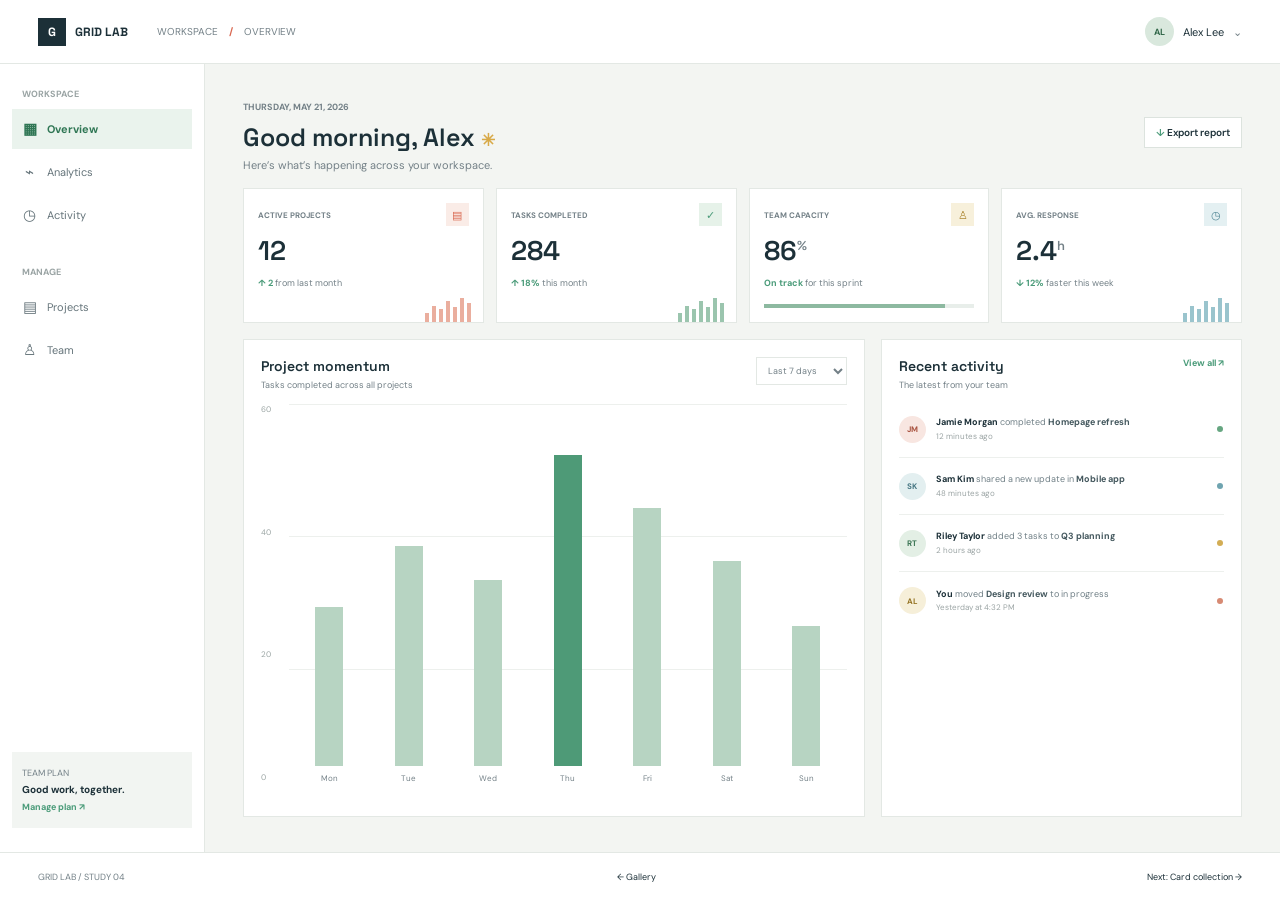
==== assignment-4/index.html @ faa25737 "feat: add five responsive CSS Grid assignments" ====
<!doctype html>
<html lang="en">
<head>
  <meta charset="utf-8">
  <meta name="viewport" content="width=device-width, initial-scale=1">
  <meta name="description" content="A responsive operations dashboard demonstrating CSS Grid named areas.">
  <title>04 — Overview | Grid Lab</title>
  <link rel="preconnect" href="https://fonts.googleapis.com">
  <link href="https://fonts.googleapis.com/css2?family=DM+Sans:wght@400;500;600;700&family=Space+Grotesk:wght@500;600;700&display=swap" rel="stylesheet">
  <link rel="stylesheet" href="style.css">
</head>
<body class="dashboard">
  <header class="header"><a href="../index.html" class="brand"><span>G</span> GRID LAB</a><p class="workspace">WORKSPACE <b>/</b> OVERVIEW</p><div class="profile"><span class="avatar">AL</span><span>Alex Lee</span><span class="chevron">⌄</span></div></header>
  <nav class="navigation" aria-label="Dashboard navigation"><p class="nav-label">WORKSPACE</p><a class="active" href="#overview"><span class="nav-icon">▦</span> Overview</a><a href="#analytics"><span class="nav-icon">⌁</span> Analytics</a><a href="#activity"><span class="nav-icon">◷</span> Activity</a><p class="nav-label nav-gap">MANAGE</p><a href="#projects"><span class="nav-icon">▤</span> Projects</a><a href="#activity"><span class="nav-icon">♙</span> Team</a><div class="nav-foot">TEAM PLAN<br><strong>Good work, together.</strong><span>Manage plan ↗</span></div></nav>
  <main class="main" id="overview">
    <div class="page-heading"><div><p class="date-label">THURSDAY, MAY 21, 2026</p><h1>Good morning, Alex <span>✳</span></h1><p>Here’s what’s happening across your workspace.</p></div><button class="export-button" type="button">↓ <span>Export report</span></button></div>
    <section class="stats" aria-label="Workspace statistics"><article class="stat-card" id="projects"><div><p>ACTIVE PROJECTS</p><span class="stat-icon coral">▤</span></div><strong>12</strong><small><b>↑ 2</b> from last month</small><div class="sparkline coral-line" aria-hidden="true"><i></i><i></i><i></i><i></i><i></i><i></i><i></i></div></article><article class="stat-card"><div><p>TASKS COMPLETED</p><span class="stat-icon green">✓</span></div><strong>284</strong><small><b>↑ 18%</b> this month</small><div class="sparkline green-line" aria-hidden="true"><i></i><i></i><i></i><i></i><i></i><i></i><i></i></div></article><article class="stat-card"><div><p>TEAM CAPACITY</p><span class="stat-icon yellow">♙</span></div><strong>86<sup>%</sup></strong><small><b>On track</b> for this sprint</small><div class="capacity"><span></span></div></article><article class="stat-card"><div><p>AVG. RESPONSE</p><span class="stat-icon blue">◷</span></div><strong>2.4<sup>h</sup></strong><small><b>↓ 12%</b> faster this week</small><div class="sparkline blue-line" aria-hidden="true"><i></i><i></i><i></i><i></i><i></i><i></i><i></i></div></article></section>
    <section class="panel chart-panel" id="analytics"><div class="panel-heading"><div><h2>Project momentum</h2><p>Tasks completed across all projects</p></div><select aria-label="Chart timeframe"><option>Last 7 days</option><option>Last 30 days</option></select></div><div class="chart" role="img" aria-label="Bar chart showing weekly tasks completed, peaking at 48 on Thursday"><div class="y-labels"><span>60</span><span>40</span><span>20</span><span>0</span></div><div class="bars"><div class="bar-wrap"><i style="--height:42%"></i><span>Mon</span></div><div class="bar-wrap"><i style="--height:58%"></i><span>Tue</span></div><div class="bar-wrap"><i style="--height:49%"></i><span>Wed</span></div><div class="bar-wrap"><i class="highlight" style="--height:82%"></i><span>Thu</span></div><div class="bar-wrap"><i style="--height:68%"></i><span>Fri</span></div><div class="bar-wrap"><i style="--height:54%"></i><span>Sat</span></div><div class="bar-wrap"><i style="--height:37%"></i><span>Sun</span></div></div></div></section>
    <aside class="panel activity-panel" id="activity"><div class="panel-heading"><div><h2>Recent activity</h2><p>The latest from your team</p></div><a href="#activity">View all ↗</a></div><ul class="activity-list"><li><span class="person p-coral">JM</span><p><strong>Jamie Morgan</strong> completed <b>Homepage refresh</b><small>12 minutes ago</small></p><span class="activity-dot done"></span></li><li><span class="person p-blue">SK</span><p><strong>Sam Kim</strong> shared a new update in <b>Mobile app</b><small>48 minutes ago</small></p><span class="activity-dot update"></span></li><li><span class="person p-green">RT</span><p><strong>Riley Taylor</strong> added 3 tasks to <b>Q3 planning</b><small>2 hours ago</small></p><span class="activity-dot task"></span></li><li><span class="person p-yellow">AL</span><p><strong>You</strong> moved <b>Design review</b> to in progress<small>Yesterday at 4:32 PM</small></p><span class="activity-dot review"></span></li></ul></aside>
  </main>
  <footer class="footer"><span>GRID LAB / STUDY 04</span><a href="../assignment-3/index.html">← Gallery</a><a href="../assignment-5/index.html">Next: Card collection →</a></footer>
</body>
</html>
---- assignment-4/style.css ----
:root { color-scheme: light; --ink: #1c3038; --muted: #738087; --paper: #f3f5f2; --line: #e3e8e4; --green: #4a9b79; --coral: #d96851; font-family: "DM Sans", sans-serif; }
* { box-sizing: border-box; }
body { margin: 0; background: var(--paper); color: var(--ink); }
.dashboard { min-height: 100vh; display: grid; grid-template-columns: 205px minmax(0, 1fr); grid-template-rows: 64px 1fr 48px; grid-template-areas: "header header" "nav main" "footer footer"; }
/* The dashboard shell collapses to one named column on mobile. */
.header { grid-area: header; display: flex; align-items: center; justify-content: space-between; padding: 0 3%; background: #fff; border-bottom: 1px solid var(--line); }
.brand { display: inline-flex; align-items: center; gap: 9px; color: var(--ink); font: 700 12px "Space Grotesk", sans-serif; text-decoration: none; }.brand > span { display: grid; width: 28px; aspect-ratio: 1; place-items: center; background: var(--ink); color: white; }
.workspace { margin: 0 0 0 12px; margin-right: auto; padding-left: 17px; color: var(--muted); font-size: 10px; }.workspace b { padding: 0 8px; color: var(--coral); }
.profile { display: flex; align-items: center; gap: 9px; font-size: 11px; }.avatar { width: 29px; aspect-ratio: 1; display: grid; place-items: center; border-radius: 50%; background: #d9e8dd; color: #316749; font-size: 9px; font-weight: 700; }.chevron { color: var(--muted); }
.navigation { grid-area: nav; padding: 24px 12px; display: flex; flex-direction: column; background: #fff; border-right: 1px solid var(--line); }.nav-label { margin: 0 0 9px 10px; color: #9aa4a4; font-size: 9px; font-weight: 700; }.navigation > a { display: flex; align-items: center; gap: 10px; margin-bottom: 3px; padding: 10px; color: #65747a; font-size: 11px; text-decoration: none; }.navigation > a.active { background: #eaf3ed; color: #2f7654; font-weight: 700; }.navigation > a:hover { background: #f2f5f2; }.nav-icon { width: 15px; text-align: center; font-size: 15px; }.nav-gap { margin-top: 28px; }
.nav-foot { margin-top: auto; padding: 13px 10px; background: #f2f5f2; color: var(--muted); font-size: 9px; line-height: 1.8; }.nav-foot strong { display: block; color: var(--ink); font-size: 10px; }.nav-foot span { color: var(--green); font-weight: 700; }
.main { grid-area: main; min-width: 0; padding: 28px 3.5% 35px; display: grid; grid-template-columns: minmax(0, 1.55fr) minmax(250px, .9fr); grid-template-rows: auto auto minmax(250px, 1fr); gap: 16px; }
.page-heading { grid-column: 1 / -1; display: flex; align-items: center; justify-content: space-between; }.date-label { margin-bottom: 8px; color: var(--muted); font-size: 9px; font-weight: 700; }.page-heading h1 { margin: 0 0 5px; font: 600 25px "Space Grotesk", sans-serif; }.page-heading h1 span { color: #d8a947; font-size: 17px; }.page-heading > div > p:last-child { margin: 0; color: var(--muted); font-size: 11px; }
.export-button { padding: 8px 11px; border: 1px solid #dce3de; background: white; color: var(--ink); font: 600 10px "DM Sans", sans-serif; }.export-button:first-letter { color: var(--green); }
.stats { grid-column: 1 / -1; display: grid; grid-template-columns: repeat(4, minmax(0, 1fr)); gap: 12px; }.stat-card { min-width: 0; min-height: 135px; position: relative; overflow: hidden; padding: 14px; background: #fff; border: 1px solid var(--line); }.stat-card > div:first-child { display: flex; justify-content: space-between; align-items: center; }.stat-card > div:first-child p { margin: 0; color: var(--muted); font-size: 8px; font-weight: 700; }.stat-icon { width: 23px; height: 23px; display: grid; place-items: center; font-size: 11px; }.coral { color: var(--coral); background: #faece7; }.green { color: var(--green); background: #e6f2e9; }.yellow { color: #a88028; background: #f7f0db; }.blue { color: #4f8593; background: #e4f0f2; }.stat-card > strong { display: block; margin: 7px 0 2px; font: 600 27px "Space Grotesk", sans-serif; }.stat-card sup { color: var(--muted); font-size: 13px; }.stat-card small { color: var(--muted); font-size: 9px; }.stat-card small b { color: var(--green); }
.sparkline { position: absolute; bottom: 0; right: 12px; height: 27px; display: flex; align-items: end; gap: 3px; opacity: .8; }.sparkline i { width: 4px; height: 35%; background: var(--line-color); }.sparkline i:nth-child(2) { height: 61%; }.sparkline i:nth-child(3) { height: 47%; }.sparkline i:nth-child(4) { height: 77%; }.sparkline i:nth-child(5) { height: 54%; }.sparkline i:nth-child(6) { height: 88%; }.sparkline i:nth-child(7) { height: 69%; }.coral-line { --line-color: #e69b87; }.green-line { --line-color: #83b79b; }.blue-line { --line-color: #82b6c1; }.capacity { height: 4px; margin-top: 13px; background: #e8eeea; }.capacity span { display: block; width: 86%; height: 100%; background: #8db9a0; }
.panel { min-width: 0; padding: 17px; background: #fff; border: 1px solid var(--line); }.chart-panel { grid-column: 1; }.activity-panel { grid-column: 2; }.panel-heading { display: flex; align-items: start; justify-content: space-between; gap: 10px; }.panel-heading h2 { margin: 0 0 4px; font: 600 14px "Space Grotesk", sans-serif; }.panel-heading p { margin: 0; color: var(--muted); font-size: 9px; }.panel-heading select { padding: 6px 7px; border: 1px solid var(--line); background: white; color: var(--muted); font: inherit; font-size: 9px; }.panel-heading > a { color: var(--green); font-size: 9px; font-weight: 700; text-decoration: none; white-space: nowrap; }
.chart { height: calc(100% - 45px); min-height: 180px; margin-top: 13px; display: grid; grid-template-columns: 20px 1fr; gap: 8px; }.y-labels { display: flex; flex-direction: column; justify-content: space-between; padding: 0 0 19px; color: #9ca6a5; font-size: 8px; }.bars { position: relative; display: grid; grid-template-columns: repeat(7, 1fr); align-items: end; gap: 8px; padding: 0 5px 18px; background: repeating-linear-gradient(to top, transparent 0, transparent calc(33.333% - 1px), #edf0ed calc(33.333% - 1px), #edf0ed 33.333%); }.bar-wrap { height: 100%; display: flex; flex-direction: column; justify-content: end; align-items: center; gap: 7px; color: var(--muted); font-size: 8px; }.bar-wrap i { width: min(65%, 28px); height: var(--height); background: #b7d4c2; }.bar-wrap i.highlight { background: #4e9a77; }
.activity-list { margin: 10px 0 0; padding: 0; list-style: none; }.activity-list li { min-height: 57px; display: grid; grid-template-columns: 28px minmax(0, 1fr) 7px; align-items: center; gap: 9px; border-bottom: 1px solid #edf0ed; }.activity-list li:last-child { border-bottom: 0; }.person { width: 27px; aspect-ratio: 1; display: grid; place-items: center; border-radius: 50%; font-size: 8px; font-weight: 700; }.p-coral { background: #f8e6e1; color: #a95340; }.p-blue { background: #e3eff0; color: #467682; }.p-green { background: #e3efe5; color: #3a7453; }.p-yellow { background: #f6efd9; color: #947323; }.activity-list p { min-width: 0; margin: 0; color: #718087; font-size: 9px; line-height: 1.5; }.activity-list p strong { color: var(--ink); }.activity-list p b { color: #44585e; }.activity-list small { display: block; color: #9ba4a4; font-size: 8px; }.activity-dot { width: 6px; height: 6px; border-radius: 50%; background: #66a681; }.activity-dot.update { background: #6fa4b0; }.activity-dot.task { background: #d3ad54; }.activity-dot.review { background: #d78a73; }
.footer { grid-area: footer; display: flex; align-items: center; justify-content: space-between; padding: 0 3%; background: #fff; border-top: 1px solid var(--line); color: var(--muted); font-size: 9px; }.footer a { color: var(--ink); text-decoration: none; }.footer a:hover { color: var(--green); }
@media (max-width: 950px) { .dashboard { grid-template-columns: 170px minmax(0, 1fr); }.main { grid-template-columns: 1fr; }.stats { grid-template-columns: repeat(2, minmax(0, 1fr)); }.chart-panel, .activity-panel { grid-column: 1; }.chart-panel { min-height: 285px; }.activity-panel { min-height: 250px; } }
@media (max-width: 620px) { .dashboard { grid-template-columns: minmax(0, 1fr); grid-template-rows: 58px auto 1fr 45px; grid-template-areas: "header" "nav" "main" "footer"; }.header { padding: 0 4%; }.workspace { font-size: 8px; padding-left: 8px; }.profile > span:not(.avatar):not(.chevron) { display: none; }.navigation { padding: 8px 4%; display: flex; flex-direction: row; gap: 3px; overflow-x: auto; border-right: 0; border-bottom: 1px solid var(--line); }.nav-label, .nav-foot { display: none; }.navigation > a { flex: 0 0 auto; gap: 5px; margin: 0; padding: 9px 8px; font-size: 9px; }.nav-icon { font-size: 12px; }.main { padding: 22px 4% 28px; gap: 12px; }.page-heading h1 { font-size: 20px; }.page-heading > div > p:last-child { max-width: 220px; line-height: 1.5; }.export-button { padding: 8px; }.export-button span { display: none; }.stats { gap: 8px; }.stat-card { min-height: 125px; padding: 11px; }.stat-card > div:first-child p { font-size: 7px; }.panel { padding: 13px; }.chart-panel { min-height: 260px; }.footer { padding: 0 4%; font-size: 8px; }.footer span { display: none; } }
@media (prefers-reduced-motion: reduce) { *, *::before, *::after { scroll-behavior: auto !important; } }
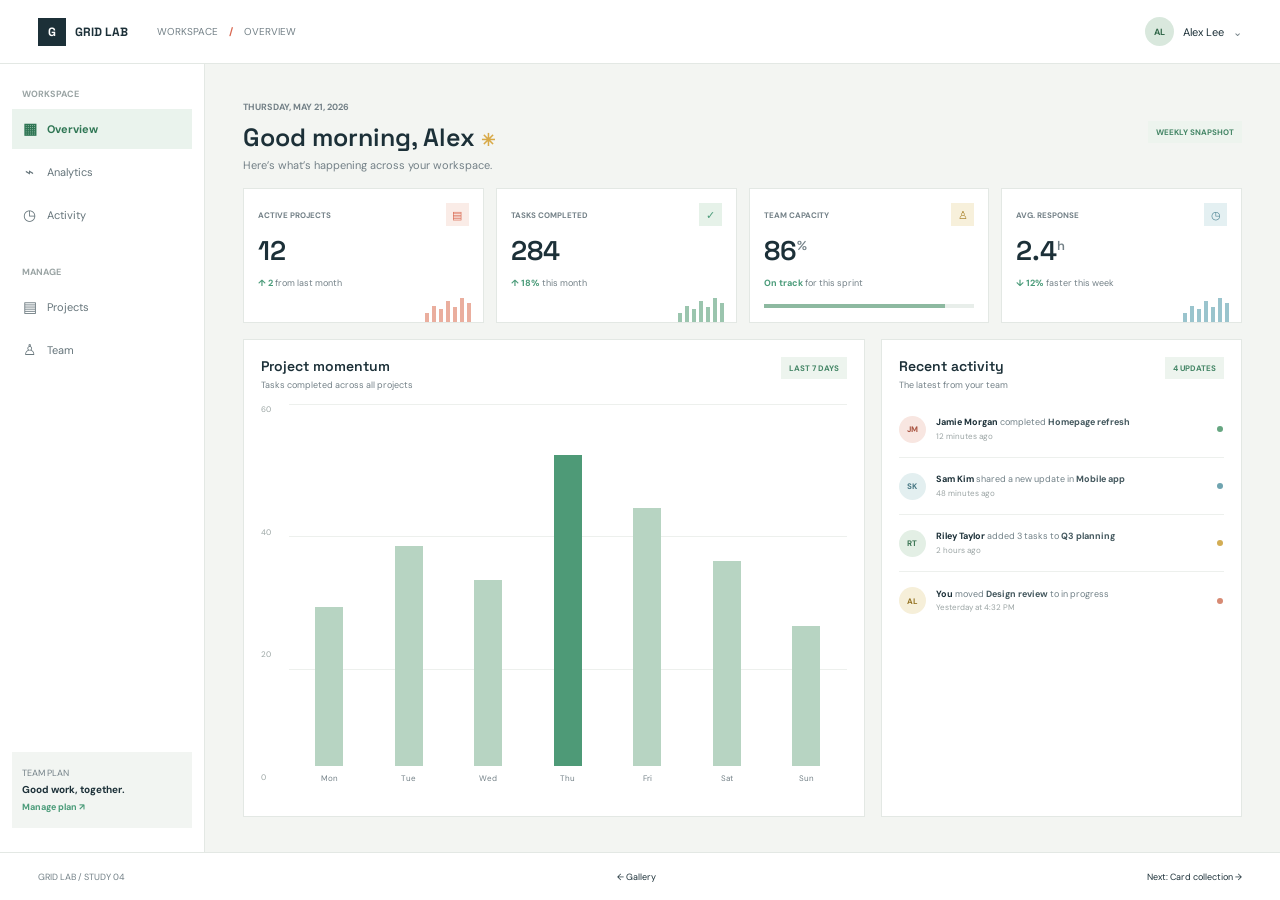
==== commit 191b45fc: "polish: remove inert dashboard and card actions" ====
--- a/assignment-4/index.html
+++ b/assignment-4/index.html
@@ -13,10 +13,10 @@
   <header class="header"><a href="../index.html" class="brand"><span>G</span> GRID LAB</a><p class="workspace">WORKSPACE <b>/</b> OVERVIEW</p><div class="profile"><span class="avatar">AL</span><span>Alex Lee</span><span class="chevron">⌄</span></div></header>
   <nav class="navigation" aria-label="Dashboard navigation"><p class="nav-label">WORKSPACE</p><a class="active" href="#overview"><span class="nav-icon">▦</span> Overview</a><a href="#analytics"><span class="nav-icon">⌁</span> Analytics</a><a href="#activity"><span class="nav-icon">◷</span> Activity</a><p class="nav-label nav-gap">MANAGE</p><a href="#projects"><span class="nav-icon">▤</span> Projects</a><a href="#activity"><span class="nav-icon">♙</span> Team</a><div class="nav-foot">TEAM PLAN<br><strong>Good work, together.</strong><span>Manage plan ↗</span></div></nav>
   <main class="main" id="overview">
-    <div class="page-heading"><div><p class="date-label">THURSDAY, MAY 21, 2026</p><h1>Good morning, Alex <span>✳</span></h1><p>Here’s what’s happening across your workspace.</p></div><button class="export-button" type="button">↓ <span>Export report</span></button></div>
+    <div class="page-heading"><div><p class="date-label">THURSDAY, MAY 21, 2026</p><h1>Good morning, Alex <span>✳</span></h1><p>Here’s what’s happening across your workspace.</p></div><span class="report-status">WEEKLY SNAPSHOT</span></div>
     <section class="stats" aria-label="Workspace statistics"><article class="stat-card" id="projects"><div><p>ACTIVE PROJECTS</p><span class="stat-icon coral">▤</span></div><strong>12</strong><small><b>↑ 2</b> from last month</small><div class="sparkline coral-line" aria-hidden="true"><i></i><i></i><i></i><i></i><i></i><i></i><i></i></div></article><article class="stat-card"><div><p>TASKS COMPLETED</p><span class="stat-icon green">✓</span></div><strong>284</strong><small><b>↑ 18%</b> this month</small><div class="sparkline green-line" aria-hidden="true"><i></i><i></i><i></i><i></i><i></i><i></i><i></i></div></article><article class="stat-card"><div><p>TEAM CAPACITY</p><span class="stat-icon yellow">♙</span></div><strong>86<sup>%</sup></strong><small><b>On track</b> for this sprint</small><div class="capacity"><span></span></div></article><article class="stat-card"><div><p>AVG. RESPONSE</p><span class="stat-icon blue">◷</span></div><strong>2.4<sup>h</sup></strong><small><b>↓ 12%</b> faster this week</small><div class="sparkline blue-line" aria-hidden="true"><i></i><i></i><i></i><i></i><i></i><i></i><i></i></div></article></section>
-    <section class="panel chart-panel" id="analytics"><div class="panel-heading"><div><h2>Project momentum</h2><p>Tasks completed across all projects</p></div><select aria-label="Chart timeframe"><option>Last 7 days</option><option>Last 30 days</option></select></div><div class="chart" role="img" aria-label="Bar chart showing weekly tasks completed, peaking at 48 on Thursday"><div class="y-labels"><span>60</span><span>40</span><span>20</span><span>0</span></div><div class="bars"><div class="bar-wrap"><i style="--height:42%"></i><span>Mon</span></div><div class="bar-wrap"><i style="--height:58%"></i><span>Tue</span></div><div class="bar-wrap"><i style="--height:49%"></i><span>Wed</span></div><div class="bar-wrap"><i class="highlight" style="--height:82%"></i><span>Thu</span></div><div class="bar-wrap"><i style="--height:68%"></i><span>Fri</span></div><div class="bar-wrap"><i style="--height:54%"></i><span>Sat</span></div><div class="bar-wrap"><i style="--height:37%"></i><span>Sun</span></div></div></div></section>
-    <aside class="panel activity-panel" id="activity"><div class="panel-heading"><div><h2>Recent activity</h2><p>The latest from your team</p></div><a href="#activity">View all ↗</a></div><ul class="activity-list"><li><span class="person p-coral">JM</span><p><strong>Jamie Morgan</strong> completed <b>Homepage refresh</b><small>12 minutes ago</small></p><span class="activity-dot done"></span></li><li><span class="person p-blue">SK</span><p><strong>Sam Kim</strong> shared a new update in <b>Mobile app</b><small>48 minutes ago</small></p><span class="activity-dot update"></span></li><li><span class="person p-green">RT</span><p><strong>Riley Taylor</strong> added 3 tasks to <b>Q3 planning</b><small>2 hours ago</small></p><span class="activity-dot task"></span></li><li><span class="person p-yellow">AL</span><p><strong>You</strong> moved <b>Design review</b> to in progress<small>Yesterday at 4:32 PM</small></p><span class="activity-dot review"></span></li></ul></aside>
+    <section class="panel chart-panel" id="analytics"><div class="panel-heading"><div><h2>Project momentum</h2><p>Tasks completed across all projects</p></div><span class="panel-note">LAST 7 DAYS</span></div><div class="chart" role="img" aria-label="Bar chart showing weekly tasks completed, peaking at 48 on Thursday"><div class="y-labels"><span>60</span><span>40</span><span>20</span><span>0</span></div><div class="bars"><div class="bar-wrap"><i style="--height:42%"></i><span>Mon</span></div><div class="bar-wrap"><i style="--height:58%"></i><span>Tue</span></div><div class="bar-wrap"><i style="--height:49%"></i><span>Wed</span></div><div class="bar-wrap"><i class="highlight" style="--height:82%"></i><span>Thu</span></div><div class="bar-wrap"><i style="--height:68%"></i><span>Fri</span></div><div class="bar-wrap"><i style="--height:54%"></i><span>Sat</span></div><div class="bar-wrap"><i style="--height:37%"></i><span>Sun</span></div></div></div></section>
+    <aside class="panel activity-panel" id="activity"><div class="panel-heading"><div><h2>Recent activity</h2><p>The latest from your team</p></div><span class="panel-note">4 UPDATES</span></div><ul class="activity-list"><li><span class="person p-coral">JM</span><p><strong>Jamie Morgan</strong> completed <b>Homepage refresh</b><small>12 minutes ago</small></p><span class="activity-dot done"></span></li><li><span class="person p-blue">SK</span><p><strong>Sam Kim</strong> shared a new update in <b>Mobile app</b><small>48 minutes ago</small></p><span class="activity-dot update"></span></li><li><span class="person p-green">RT</span><p><strong>Riley Taylor</strong> added 3 tasks to <b>Q3 planning</b><small>2 hours ago</small></p><span class="activity-dot task"></span></li><li><span class="person p-yellow">AL</span><p><strong>You</strong> moved <b>Design review</b> to in progress<small>Yesterday at 4:32 PM</small></p><span class="activity-dot review"></span></li></ul></aside>
   </main>
   <footer class="footer"><span>GRID LAB / STUDY 04</span><a href="../assignment-3/index.html">← Gallery</a><a href="../assignment-5/index.html">Next: Card collection →</a></footer>
 </body>
--- a/assignment-4/style.css
+++ b/assignment-4/style.css
@@ -11,10 +11,10 @@
 .nav-foot { margin-top: auto; padding: 13px 10px; background: #f2f5f2; color: var(--muted); font-size: 9px; line-height: 1.8; }.nav-foot strong { display: block; color: var(--ink); font-size: 10px; }.nav-foot span { color: var(--green); font-weight: 700; }
 .main { grid-area: main; min-width: 0; padding: 28px 3.5% 35px; display: grid; grid-template-columns: minmax(0, 1.55fr) minmax(250px, .9fr); grid-template-rows: auto auto minmax(250px, 1fr); gap: 16px; }
 .page-heading { grid-column: 1 / -1; display: flex; align-items: center; justify-content: space-between; }.date-label { margin-bottom: 8px; color: var(--muted); font-size: 9px; font-weight: 700; }.page-heading h1 { margin: 0 0 5px; font: 600 25px "Space Grotesk", sans-serif; }.page-heading h1 span { color: #d8a947; font-size: 17px; }.page-heading > div > p:last-child { margin: 0; color: var(--muted); font-size: 11px; }
-.export-button { padding: 8px 11px; border: 1px solid #dce3de; background: white; color: var(--ink); font: 600 10px "DM Sans", sans-serif; }.export-button:first-letter { color: var(--green); }
+.report-status, .panel-note { padding: 6px 8px; background: #edf4ee; color: #438565; font-size: 8px; font-weight: 700; white-space: nowrap; }
 .stats { grid-column: 1 / -1; display: grid; grid-template-columns: repeat(4, minmax(0, 1fr)); gap: 12px; }.stat-card { min-width: 0; min-height: 135px; position: relative; overflow: hidden; padding: 14px; background: #fff; border: 1px solid var(--line); }.stat-card > div:first-child { display: flex; justify-content: space-between; align-items: center; }.stat-card > div:first-child p { margin: 0; color: var(--muted); font-size: 8px; font-weight: 700; }.stat-icon { width: 23px; height: 23px; display: grid; place-items: center; font-size: 11px; }.coral { color: var(--coral); background: #faece7; }.green { color: var(--green); background: #e6f2e9; }.yellow { color: #a88028; background: #f7f0db; }.blue { color: #4f8593; background: #e4f0f2; }.stat-card > strong { display: block; margin: 7px 0 2px; font: 600 27px "Space Grotesk", sans-serif; }.stat-card sup { color: var(--muted); font-size: 13px; }.stat-card small { color: var(--muted); font-size: 9px; }.stat-card small b { color: var(--green); }
 .sparkline { position: absolute; bottom: 0; right: 12px; height: 27px; display: flex; align-items: end; gap: 3px; opacity: .8; }.sparkline i { width: 4px; height: 35%; background: var(--line-color); }.sparkline i:nth-child(2) { height: 61%; }.sparkline i:nth-child(3) { height: 47%; }.sparkline i:nth-child(4) { height: 77%; }.sparkline i:nth-child(5) { height: 54%; }.sparkline i:nth-child(6) { height: 88%; }.sparkline i:nth-child(7) { height: 69%; }.coral-line { --line-color: #e69b87; }.green-line { --line-color: #83b79b; }.blue-line { --line-color: #82b6c1; }.capacity { height: 4px; margin-top: 13px; background: #e8eeea; }.capacity span { display: block; width: 86%; height: 100%; background: #8db9a0; }
-.panel { min-width: 0; padding: 17px; background: #fff; border: 1px solid var(--line); }.chart-panel { grid-column: 1; }.activity-panel { grid-column: 2; }.panel-heading { display: flex; align-items: start; justify-content: space-between; gap: 10px; }.panel-heading h2 { margin: 0 0 4px; font: 600 14px "Space Grotesk", sans-serif; }.panel-heading p { margin: 0; color: var(--muted); font-size: 9px; }.panel-heading select { padding: 6px 7px; border: 1px solid var(--line); background: white; color: var(--muted); font: inherit; font-size: 9px; }.panel-heading > a { color: var(--green); font-size: 9px; font-weight: 700; text-decoration: none; white-space: nowrap; }
+.panel { min-width: 0; padding: 17px; background: #fff; border: 1px solid var(--line); }.chart-panel { grid-column: 1; }.activity-panel { grid-column: 2; }.panel-heading { display: flex; align-items: start; justify-content: space-between; gap: 10px; }.panel-heading h2 { margin: 0 0 4px; font: 600 14px "Space Grotesk", sans-serif; }.panel-heading p { margin: 0; color: var(--muted); font-size: 9px; }
 .chart { height: calc(100% - 45px); min-height: 180px; margin-top: 13px; display: grid; grid-template-columns: 20px 1fr; gap: 8px; }.y-labels { display: flex; flex-direction: column; justify-content: space-between; padding: 0 0 19px; color: #9ca6a5; font-size: 8px; }.bars { position: relative; display: grid; grid-template-columns: repeat(7, 1fr); align-items: end; gap: 8px; padding: 0 5px 18px; background: repeating-linear-gradient(to top, transparent 0, transparent calc(33.333% - 1px), #edf0ed calc(33.333% - 1px), #edf0ed 33.333%); }.bar-wrap { height: 100%; display: flex; flex-direction: column; justify-content: end; align-items: center; gap: 7px; color: var(--muted); font-size: 8px; }.bar-wrap i { width: min(65%, 28px); height: var(--height); background: #b7d4c2; }.bar-wrap i.highlight { background: #4e9a77; }
 .activity-list { margin: 10px 0 0; padding: 0; list-style: none; }.activity-list li { min-height: 57px; display: grid; grid-template-columns: 28px minmax(0, 1fr) 7px; align-items: center; gap: 9px; border-bottom: 1px solid #edf0ed; }.activity-list li:last-child { border-bottom: 0; }.person { width: 27px; aspect-ratio: 1; display: grid; place-items: center; border-radius: 50%; font-size: 8px; font-weight: 700; }.p-coral { background: #f8e6e1; color: #a95340; }.p-blue { background: #e3eff0; color: #467682; }.p-green { background: #e3efe5; color: #3a7453; }.p-yellow { background: #f6efd9; color: #947323; }.activity-list p { min-width: 0; margin: 0; color: #718087; font-size: 9px; line-height: 1.5; }.activity-list p strong { color: var(--ink); }.activity-list p b { color: #44585e; }.activity-list small { display: block; color: #9ba4a4; font-size: 8px; }.activity-dot { width: 6px; height: 6px; border-radius: 50%; background: #66a681; }.activity-dot.update { background: #6fa4b0; }.activity-dot.task { background: #d3ad54; }.activity-dot.review { background: #d78a73; }
 .footer { grid-area: footer; display: flex; align-items: center; justify-content: space-between; padding: 0 3%; background: #fff; border-top: 1px solid var(--line); color: var(--muted); font-size: 9px; }.footer a { color: var(--ink); text-decoration: none; }.footer a:hover { color: var(--green); }
